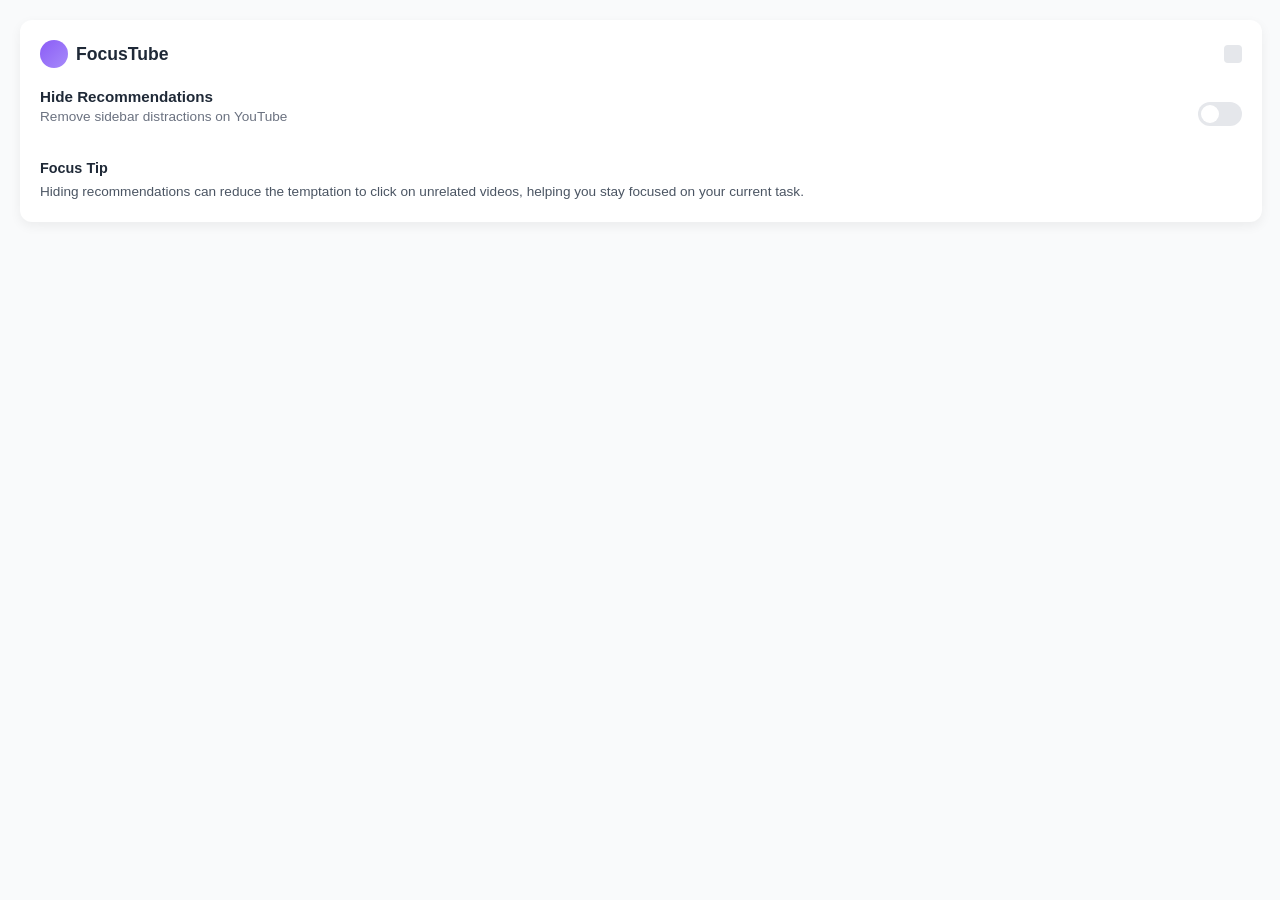
==== index.html @ 8a2e6c7f "v1" ====
<!DOCTYPE html>
<html>
  <head>
    <meta charset="UTF-8" />
    <title>FocusTube</title>
    <link rel="stylesheet" href="./index.css" />
  </head>
  <body>
    <div class="card">
      <div class="card-header">
        <div class="logo">
          <span class="logo-icon"></span>
          FocusTube
        </div>
        <span class="settings-icon"></span>
      </div>

      <div class="toggle-row">
        <div>
          <div class="section-title">Hide Recommendations</div>
          <div class="section-description">
            Remove sidebar distractions on YouTube
          </div>
        </div>

        <label class="toggleswitch">
          <input type="checkbox" id="toggleSidebar" />
          <span class="slider"></span>
        </label>
      </div>

      <div>
        <div class="tip">Focus Tip</div>
        <div class="tip-text">
          Hiding recommendations can reduce the temptation to click on unrelated
          videos, helping you stay focused on your current task.
        </div>
      </div>
    </div>

    <script src="./index.js"></script>
  </body>
</html>
---- index.css ----
* {
  box-sizing: border-box;
  font-family: 'Segoe UI', 'Inter', sans-serif;
  margin: 0;
  padding: 0;
}

body {
  width: 360px;
  padding: 20px;
  background-color: #f9fafb;
  color: #1f2937;
}

.card {
  background-color: #fff;
  border-radius: 12px;
  padding: 20px;
  width: 97vw;
  box-shadow: 0 4px 12px rgba(0, 0, 0, 0.06);
}

.card-header {
  display: flex;
  justify-content: space-between;
  align-items: center;
  margin-bottom: 20px;
}

.logo {
  display: flex;
  align-items: center;
  font-weight: 600;
  font-size: 1.1rem;
  color: #1f2937;
}

.logo-icon {
  width: 28px;
  height: 28px;
  background: linear-gradient(135deg, #8b5cf6, #a78bfa);
  border-radius: 50%;
  margin-right: 8px;
}

.settings-icon {
  width: 18px;
  height: 18px;
  background-color: #e5e7eb;
  border-radius: 4px;
}

.section-title {
  font-weight: 600;
  font-size: 0.95rem;
  margin-bottom: 4px;
}

.section-description {
  font-size: 0.85rem;
  color: #6b7280;
  margin-bottom: 16px;
}

.toggle-row {
  display: flex;
  justify-content: space-between;
  align-items: center;
  margin-bottom: 20px;
  gap: 12px;
}

.toggleswitch {
  position: relative;
  display: inline-block;
  width: 44px;
  height: 24px;
}

.toggleswitch input {
  opacity: 0;
  width: 0;
  height: 0;
}

.slider {
  position: absolute;
  cursor: pointer;
  top: 0;
  left: 0;
  right: 0;
  bottom: 0;
  background-color: #e5e7eb;
  transition: 0.3s;
  border-radius: 34px;
}

.slider::before {
  content: "";
  position: absolute;
  height: 18px;
  width: 18px;
  left: 3px;
  bottom: 3px;
  background-color: white;
  transition: 0.3s;
  border-radius: 50%;
}

.toggleswitch input:checked + .slider {
  background-color: #8b5cf6;
}

.toggleswitch input:checked + .slider::before {
  transform: translateX(20px);
}

.tip {
  font-weight: 600;
  font-size: 0.9rem;
  margin-bottom: 6px;
  margin-top: 12px;
}

.tip-text {
  font-size: 0.85rem;
  color: #4b5563;
  line-height: 1.5;
}

/* Footer */
.footer {
  margin-top: 20px;
  font-size: 0.8rem;
  text-align: center;
  color: #9ca3af;
  padding-top: 10px;
  border-top: 1px solid #e5e7eb;
}
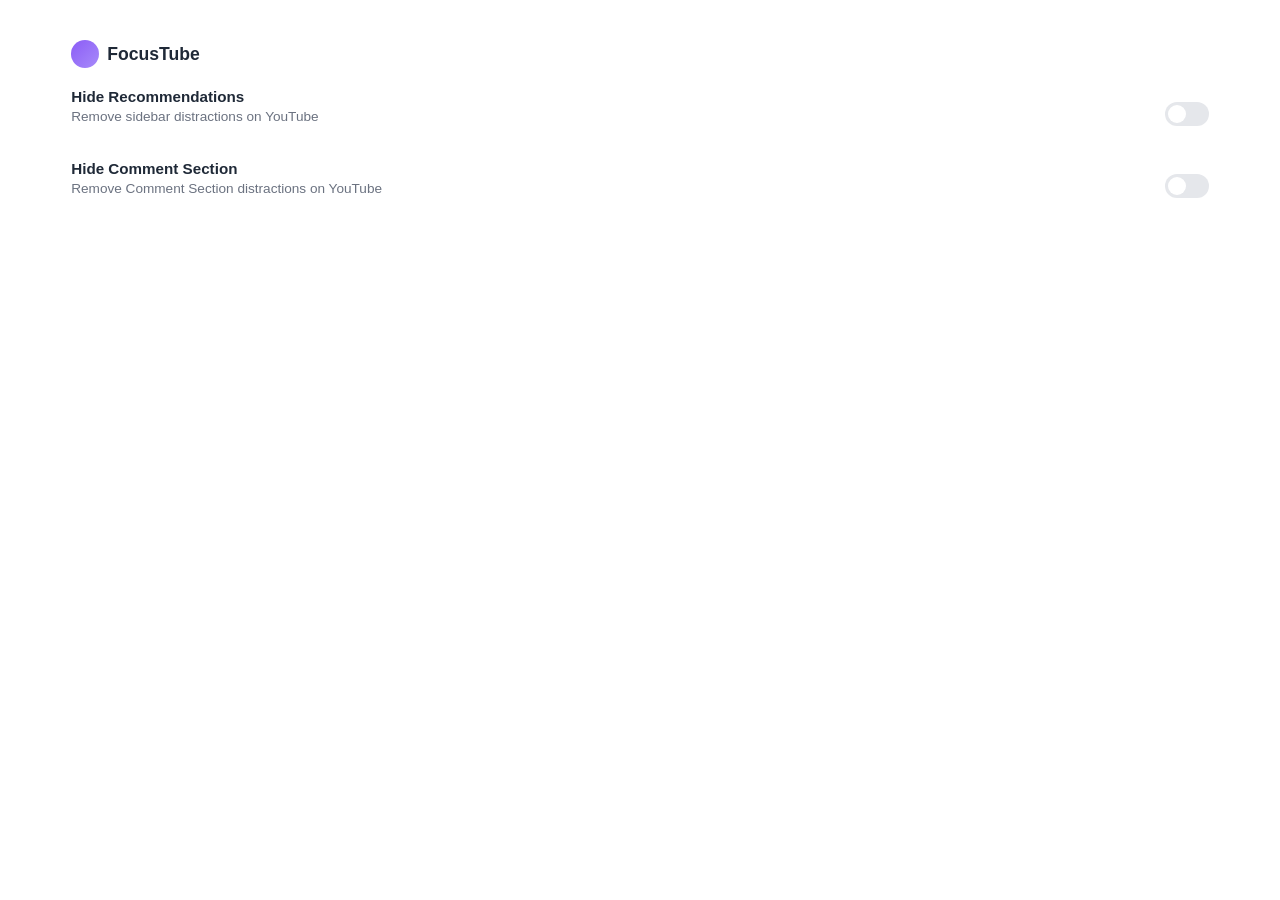
==== commit e8f1af31: "fixed" ====
--- a/index.html
+++ b/index.html
@@ -12,7 +12,6 @@
           <span class="logo-icon"></span>
           FocusTube
         </div>
-        <span class="settings-icon"></span>
       </div>
 
       <div class="toggle-row">
@@ -29,14 +28,20 @@
         </label>
       </div>
 
-      <div>
-        <div class="tip">Focus Tip</div>
-        <div class="tip-text">
-          Hiding recommendations can reduce the temptation to click on unrelated
-          videos, helping you stay focused on your current task.
-        </div>
-      </div>
+     <div class="toggle-row">
+  <div>
+    <div class="section-title">Hide Comment Section</div>
+    <div class="section-description">
+      Remove Comment Section distractions on YouTube
     </div>
+  </div>
+
+  <label class="toggleswitch">
+    <input type="checkbox" id="toggleComments" />
+    <span class="slider"></span>
+  </label>
+</div>
+
 
     <script src="./index.js"></script>
   </body>
--- a/index.css
+++ b/index.css
@@ -1,23 +1,26 @@
 * {
   box-sizing: border-box;
-  font-family: 'Segoe UI', 'Inter', sans-serif;
+  font-family: "Segoe UI", "Inter", sans-serif;
   margin: 0;
   padding: 0;
 }
 
+::-webkit-scrollbar {
+  display: none;
+}
+
 body {
-  width: 360px;
   padding: 20px;
-  background-color: #f9fafb;
   color: #1f2937;
+  background-color: #fff;
 }
 
 .card {
   background-color: #fff;
   border-radius: 12px;
   padding: 20px;
-  width: 97vw;
-  box-shadow: 0 4px 12px rgba(0, 0, 0, 0.06);
+  width: 92vw;
+  margin: 0px auto;
 }
 
 .card-header {
@@ -66,8 +69,8 @@
   display: flex;
   justify-content: space-between;
   align-items: center;
-  margin-bottom: 20px;
   gap: 12px;
+  margin-top: 20px;
 }
 
 .toggleswitch {
@@ -117,15 +120,17 @@
 
 .tip {
   font-weight: 600;
-  font-size: 0.9rem;
+  font-size: 0.7rem;
   margin-bottom: 6px;
   margin-top: 12px;
+  text-align: center;
 }
 
 .tip-text {
-  font-size: 0.85rem;
+  font-size: 0.7rem;
   color: #4b5563;
   line-height: 1.5;
+  text-align: center;
 }
 
 /* Footer */
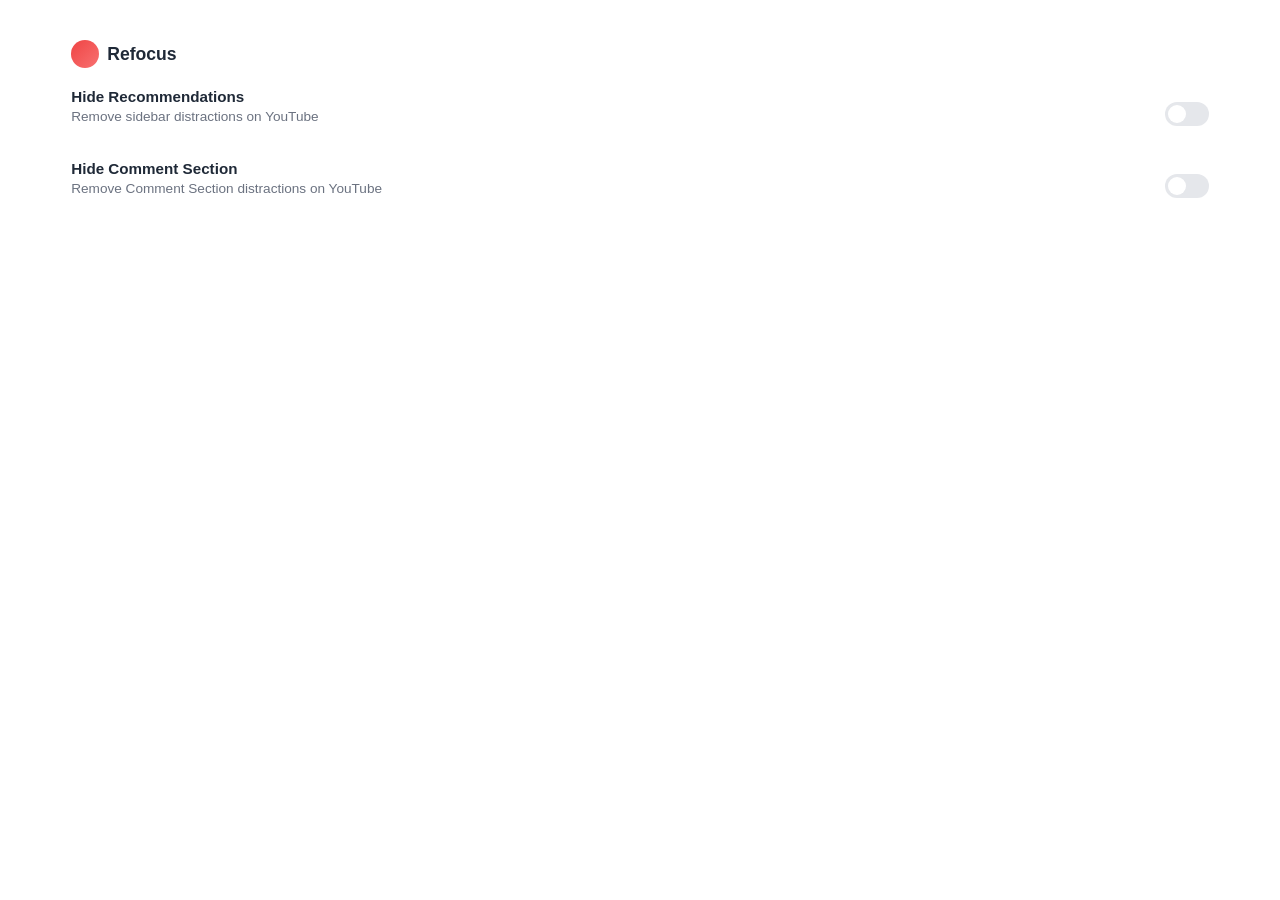
==== commit 9a6a076d: "fixed" ====
--- a/index.html
+++ b/index.html
@@ -10,7 +10,7 @@
       <div class="card-header">
         <div class="logo">
           <span class="logo-icon"></span>
-          FocusTube
+          Refocus
         </div>
       </div>
 
--- a/index.css
+++ b/index.css
@@ -41,7 +41,7 @@
 .logo-icon {
   width: 28px;
   height: 28px;
-  background: linear-gradient(135deg, #8b5cf6, #a78bfa);
+background: linear-gradient(135deg, #ef4444, #f87171);
   border-radius: 50%;
   margin-right: 8px;
 }
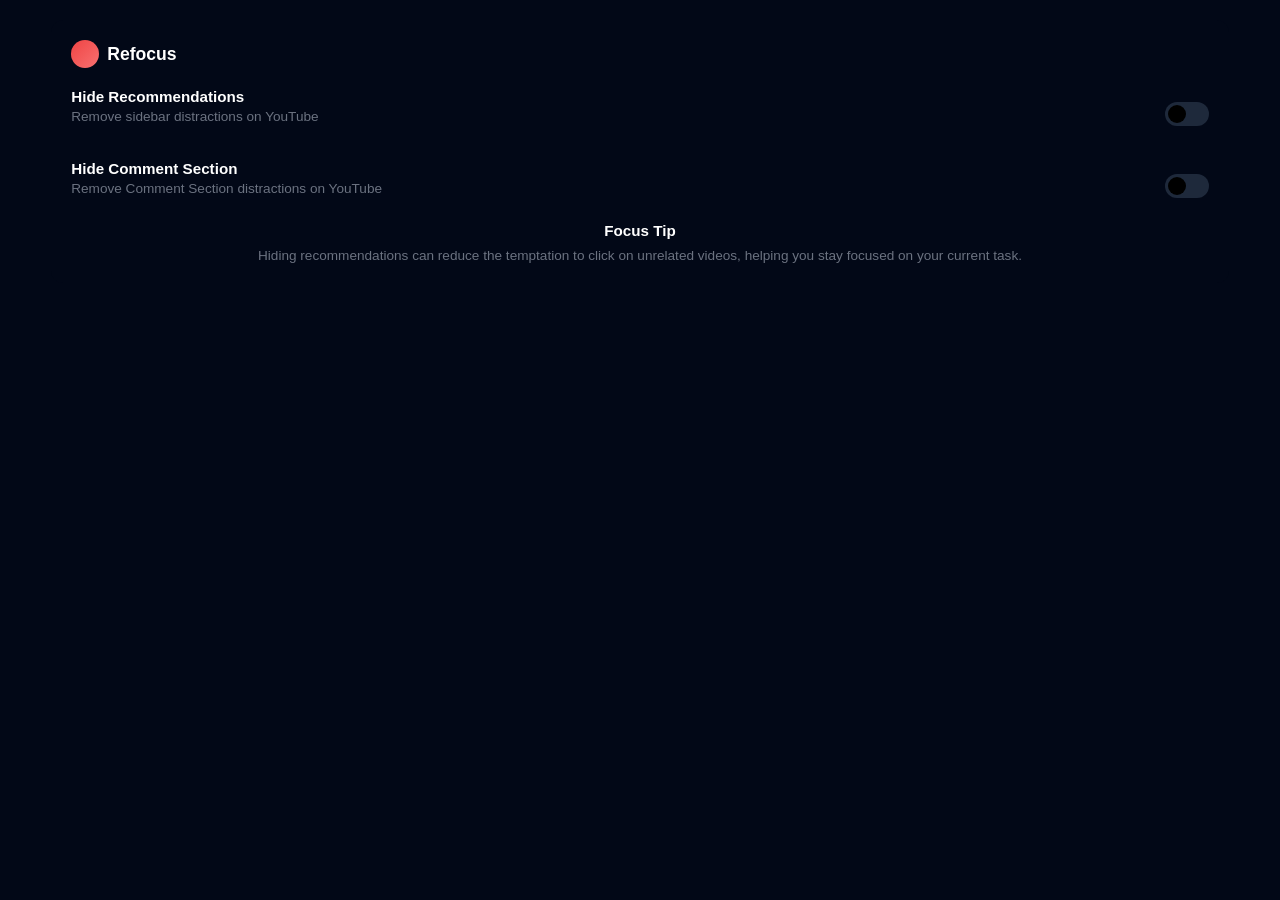
==== commit 2caa0624: "done" ====
--- a/index.html
+++ b/index.html
@@ -1,48 +1,65 @@
 <!DOCTYPE html>
 <html>
-  <head>
-    <meta charset="UTF-8" />
-    <title>FocusTube</title>
-    <link rel="stylesheet" href="./index.css" />
-  </head>
-  <body>
-    <div class="card">
-      <div class="card-header">
-        <div class="logo">
-          <span class="logo-icon"></span>
-          Refocus
+
+<head>
+  <meta charset="UTF-8" />
+  <title>FocusTube</title>
+  <link rel="stylesheet" href="./index.css" />
+</head>
+
+<body>
+  <div class="card">
+    <div class="card-header">
+      <div class="logo">
+        <span class="logo-icon"></span>
+        Refocus
+      </div>
+    </div>
+
+    <div class="toggle-row">
+      <div>
+        <div class="section-title">Hide Recommendations</div>
+        <div class="section-description">
+          Remove sidebar distractions on YouTube
         </div>
       </div>
 
-      <div class="toggle-row">
-        <div>
-          <div class="section-title">Hide Recommendations</div>
-          <div class="section-description">
-            Remove sidebar distractions on YouTube
-          </div>
+      <label class="toggleswitch">
+        <input type="checkbox" id="toggleSidebar" />
+        <span class="slider"></span>
+      </label>
+    </div>
+
+    <div class="toggle-row">
+      <div>
+        <div class="section-title">Hide Comment Section</div>
+        <div class="section-description">
+          Remove Comment Section distractions on YouTube
         </div>
-
-        <label class="toggleswitch">
-          <input type="checkbox" id="toggleSidebar" />
-          <span class="slider"></span>
-        </label>
       </div>
 
-     <div class="toggle-row">
-  <div>
-    <div class="section-title">Hide Comment Section</div>
-    <div class="section-description">
-      Remove Comment Section distractions on YouTube
+
+
+
+
+      <label class="toggleswitch">
+        <input type="checkbox" id="toggleComments" />
+        <span class="slider"></span>
+      </label>
     </div>
-  </div>
 
-  <label class="toggleswitch">
-    <input type="checkbox" id="toggleComments" />
-    <span class="slider"></span>
-  </label>
-</div>
+
+    <div class="bottom-box">
+      <div class="section-title"">Focus Tip
+      </div>
+      <p class="section-description-bottom">
+        Hiding recommendations can reduce the temptation to click on unrelated videos, helping you stay focused on your
+        current task.
+      </p>
+    </div>
 
 
     <script src="./index.js"></script>
-  </body>
-</html>
+</body>
+
+</html>
--- a/index.css
+++ b/index.css
@@ -12,11 +12,11 @@
 body {
   padding: 20px;
   color: #1f2937;
-  background-color: #fff;
+  background-color: #020817;
 }
 
 .card {
-  background-color: #fff;
+  background-color: #020817;
   border-radius: 12px;
   padding: 20px;
   width: 92vw;
@@ -35,13 +35,13 @@
   align-items: center;
   font-weight: 600;
   font-size: 1.1rem;
-  color: #1f2937;
+  color: white;
 }
 
 .logo-icon {
   width: 28px;
   height: 28px;
-background: linear-gradient(135deg, #ef4444, #f87171);
+  background: linear-gradient(135deg, #ef4444, #f87171);
   border-radius: 50%;
   margin-right: 8px;
 }
@@ -57,6 +57,7 @@
   font-weight: 600;
   font-size: 0.95rem;
   margin-bottom: 4px;
+  color: white;
 }
 
 .section-description {
@@ -93,7 +94,7 @@
   left: 0;
   right: 0;
   bottom: 0;
-  background-color: #e5e7eb;
+  background-color: #1e293b; 
   transition: 0.3s;
   border-radius: 34px;
 }
@@ -105,16 +106,16 @@
   width: 18px;
   left: 3px;
   bottom: 3px;
-  background-color: white;
+  background-color: black;
   transition: 0.3s;
   border-radius: 50%;
 }
 
-.toggleswitch input:checked + .slider {
-  background-color: #8b5cf6;
+.toggleswitch input:checked+.slider {
+  background-color: white;
 }
 
-.toggleswitch input:checked + .slider::before {
+.toggleswitch input:checked+.slider::before {
   transform: translateX(20px);
 }
 
@@ -133,7 +134,6 @@
   text-align: center;
 }
 
-/* Footer */
 .footer {
   margin-top: 20px;
   font-size: 0.8rem;
@@ -142,3 +142,20 @@
   padding-top: 10px;
   border-top: 1px solid #e5e7eb;
 }
+
+
+.bottom-box {
+  display: flex;
+  flex-direction: column;
+  justify-content: center;
+  align-items: center;
+  margin-top: 10px;
+  gap: 5px;
+}
+
+.section-description-bottom {
+  text-align: center;
+  font-size: 0.85rem;
+  color: #6b7280;
+
+}
